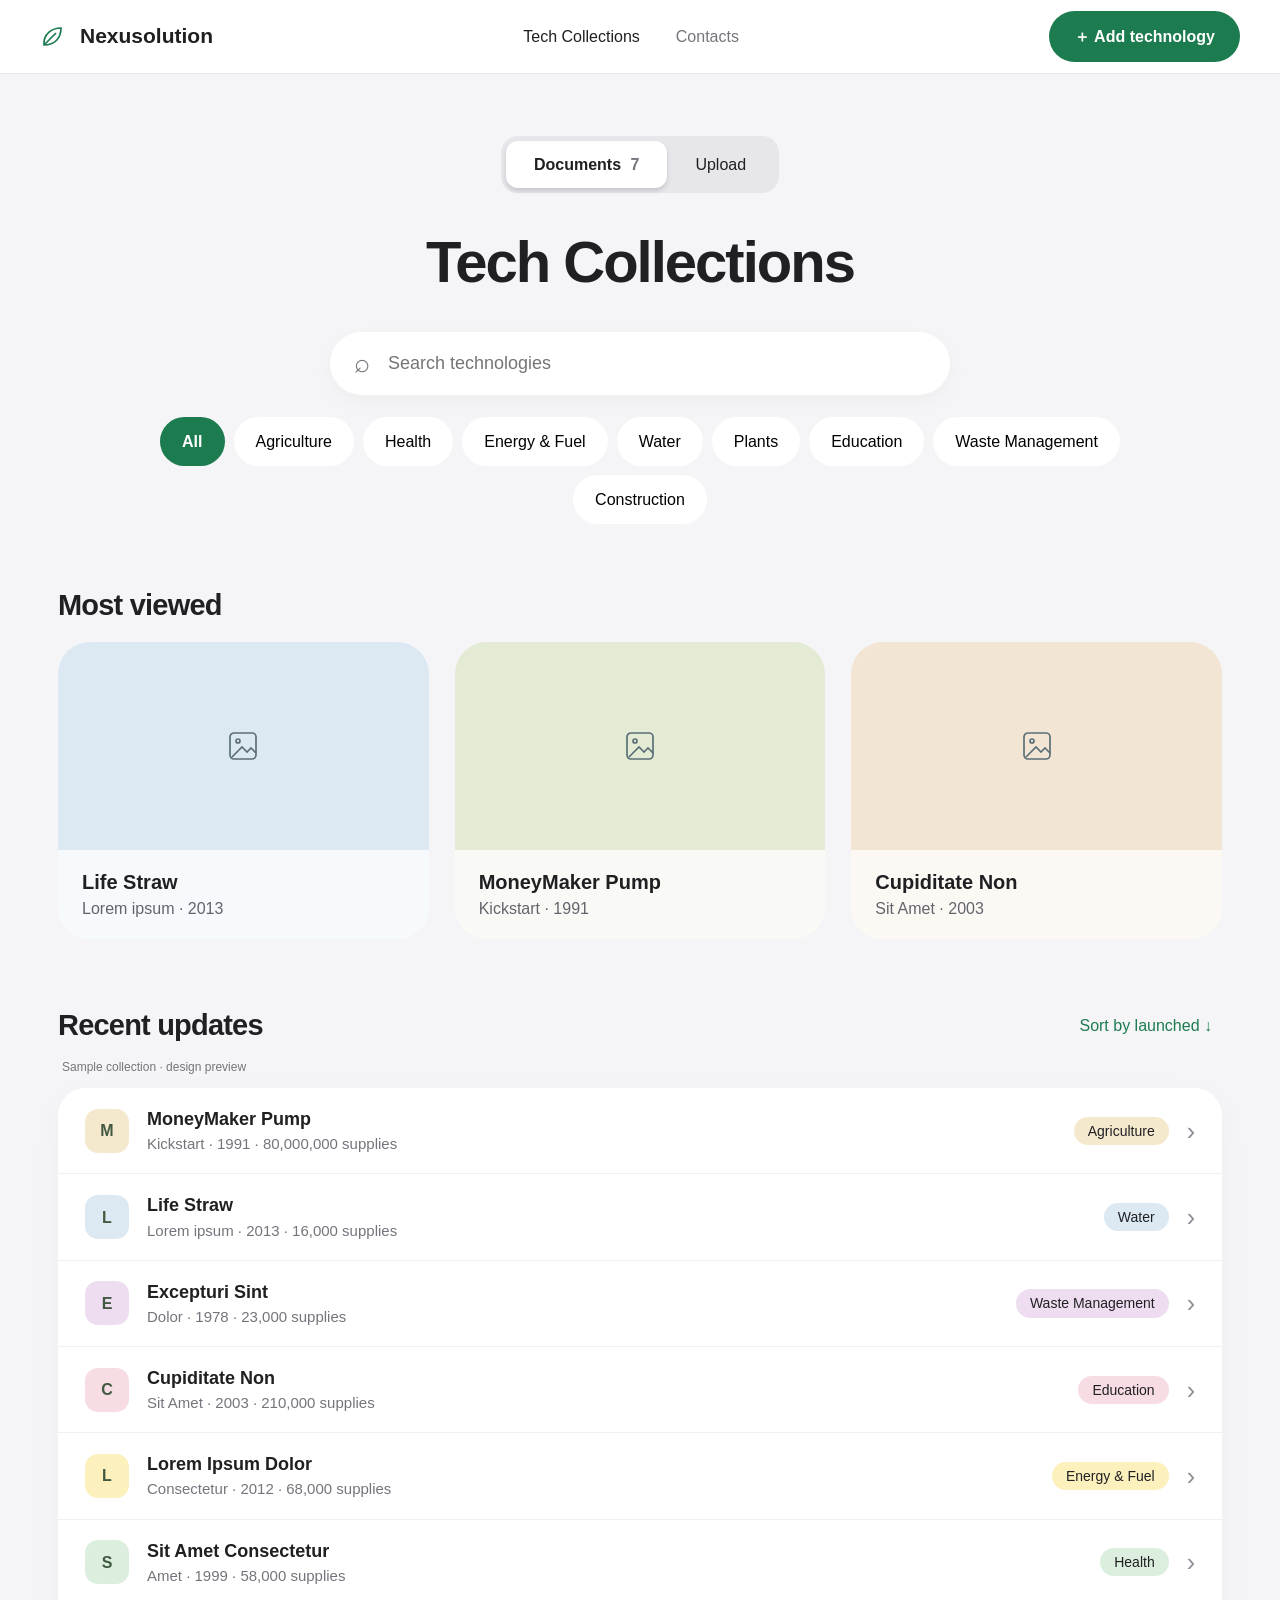
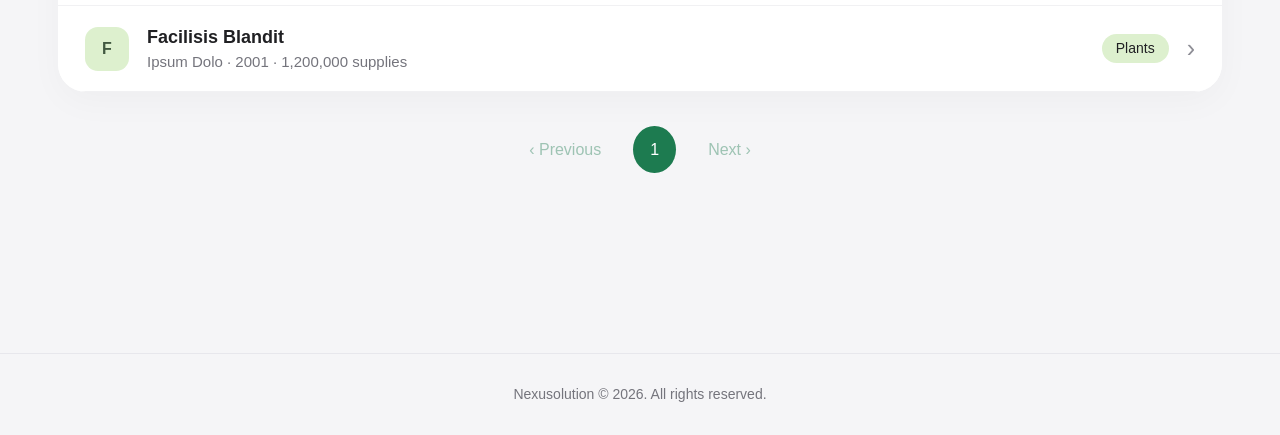
==== collections.html @ e10abfb4 "Add files via upload" ====
<!doctype html><html lang="en"><head><meta charset="utf-8"><meta name="viewport" content="width=device-width, initial-scale=1"><title>Tech Collections | Nexusolution</title><link rel="stylesheet" href="collections.css"></head><body><header class="archive-header"><a class="archive-brand" href="index.html"><svg viewBox="0 0 24 24" aria-hidden="true"><path d="M4 20C3 9 12 3 21 3c0 10-6 17-17 17Zm0 0L16 8"/></svg>Nexusolution</a><nav aria-label="Main navigation"><a href="collections.html" aria-current="page">Tech Collections</a><a href="contact.html">Contacts</a></nav><a class="green add-link" href="upload.html">＋ Add technology</a></header><main class="documents"><div class="tabs" aria-label="Collection views"><a aria-current="page" href="collections.html">Documents <span class="document-count">7</span></a><a href="upload.html">Upload</a></div><h1>Tech Collections</h1><label class="search"><span aria-hidden="true">⌕</span><input id="search" type="search" placeholder="Search technologies" aria-label="Search technologies"></label><div class="filters" id="filters" aria-label="Filter by category"></div><div class="collection-body"><section><h2>Most viewed</h2><div class="featured" id="featured"></div></section><section class="recent"><div class="section-heading"><h2>Recent updates</h2><button id="sort" class="text-button">Sort by launched ↓</button></div><p class="sample-note">Sample collection · design preview</p><div class="records" id="records"></div><p id="empty" hidden>No technologies match your search.</p><nav class="pagination" id="pagination" aria-label="Results pages"></nav></section></div></main><dialog id="detail"><button class="close" aria-label="Close details">×</button><span id="detail-category"></span><h2 id="detail-title"></h2><p id="detail-meta"></p><p id="detail-about"></p></dialog><footer class="archive-footer">Nexusolution © 2026. All rights reserved.</footer><script src="collections.js"></script></body></html>
---- collections.css ----
:root{--g:#1d7b50;--muted:#74747c;--bg:#f5f5f7}*{box-sizing:border-box}body{margin:0;background:var(--bg);color:#202023;font:16px/1.45 Arial,Helvetica,sans-serif}a{color:inherit;text-decoration:none}button,input,textarea{font:inherit}button{cursor:pointer;border:0}button:disabled{opacity:.4;cursor:default}:focus-visible{outline:3px solid #78ad8c;outline-offset:4px}h1,h2,h3,p{margin:0}.archive-header{height:74px;background:#fff;border-bottom:1px solid #e9e9ed;display:flex;align-items:center;justify-content:space-between;padding:0 40px}.archive-brand{display:flex;align-items:center;gap:16px;font-weight:600;font-size:21px}.archive-brand svg{width:24px;fill:none;stroke:var(--g);stroke-width:1.7}.archive-header nav{display:flex;gap:36px}.archive-header nav a:last-child{color:var(--muted)}.green{display:inline-block;background:var(--g);color:white;border-radius:40px;padding:14px 25px;font-weight:600}.tabs{display:flex;width:max-content;margin:62px auto 36px;padding:5px;background:#e6e6eb;border-radius:17px}.tabs a{padding:12px 28px;border-radius:12px}.tabs a[aria-current]{background:white;box-shadow:0 3px 5px #0002;font-weight:600}.tabs span{color:var(--muted);margin-left:5px}h1{text-align:center;font-size:58px;line-height:1.15;letter-spacing:-2px}.search{max-width:620px;margin:36px auto 22px;background:white;border-radius:40px;box-shadow:0 8px 24px #00000008;display:flex;align-items:center;padding:12px 24px;gap:16px}.search span{font-size:27px;color:var(--muted)}.search input{width:100%;border:0;background:transparent;font-size:18px}.filters{display:flex;flex-wrap:wrap;gap:9px;justify-content:center;max-width:1040px;margin:auto}.filters button,.category-picker label{padding:13px 22px;border-radius:30px;background:white;font-size:16px}.filters button[aria-pressed=true]{background:var(--g);color:white;font-weight:600}.collection-body{max-width:1164px;margin:60px auto 0}h2{font-size:29px;letter-spacing:-.8px}.featured{display:grid;grid-template-columns:repeat(3,1fr);gap:26px;margin-top:16px}.feature-card{padding:0;border-radius:32px;overflow:hidden;text-align:left;background:#f8fafb;color:#202023}.feature-picture{height:208px;display:grid;place-items:center;background:var(--pastel)}.feature-picture svg{width:32px;height:32px;fill:none;stroke:#5c6f77;stroke-width:1.7}.feature-info{padding:18px 24px;background:var(--wash)}.feature-info strong{display:block;font-size:20px}.feature-info span{color:#63636c}.recent{margin-top:65px}.section-heading{display:flex;align-items:center;justify-content:space-between}.text-button{background:none;color:var(--g);padding:10px;font-size:16px}.sample-note{font-size:12px;color:var(--muted);margin:12px 4px}.records{border-radius:28px;overflow:hidden;background:white;box-shadow:0 10px 35px #00000008}.record{display:flex;align-items:center;gap:18px;width:100%;padding:18px 27px;border-bottom:1px solid #f1f1f3;background:white;text-align:left;color:#202023}.record:hover{background:#fafbf9}.initial{width:44px;height:44px;display:grid;place-items:center;border-radius:13px;background:var(--pastel);color:#415940;flex-shrink:0;font-weight:600}.record-text{flex:1;min-width:0}.record-text strong{display:block;font-size:18px}.record-text small{color:var(--muted);font-size:15px}.badge{background:var(--pastel);font-size:14px;padding:4px 14px;border-radius:20px}.chevron{color:#8e8e96;font-size:25px}.pagination{display:flex;justify-content:center;gap:15px;margin-top:34px}.pagination button{background:none;padding:12px 17px;border-radius:50%;color:var(--g)}.pagination button[aria-current]{background:var(--g);color:white}.documents{min-height:calc(100vh - 154px);padding-bottom:180px}.archive-footer{border-top:1px solid #e7e7ec;padding:30px;text-align:center;color:var(--muted);font-size:14px}.subtitle{text-align:center;color:var(--muted);font-size:23px;margin:20px 0 58px}.upload-main{padding-bottom:100px}#upload-form{max-width:786px;margin:auto}.dropzone{text-align:center;padding:65px 30px;background:white;border-radius:32px;box-shadow:0 10px 35px #00000008;border:2px solid transparent}.dropzone.dragging{border-color:var(--g);background:#f0faf4}.upload-icon{margin:0 auto 22px;width:80px;height:80px;background:#e7f3eb;color:var(--g);border-radius:50%;display:grid;place-items:center;font-size:42px}.dropzone h2{font-size:26px}.dropzone p{color:var(--muted);font-size:18px;margin-top:6px}.choose{margin-top:26px;padding:14px 27px;border-radius:40px;background:var(--bg);color:var(--g);font-weight:600}#upload-form h3{font-size:14px;letter-spacing:.03em;color:var(--muted);font-weight:600;margin:44px 24px 9px}.detail-fields{background:white;border-radius:24px;overflow:hidden}.detail-fields label{display:flex;align-items:center;gap:20px;padding:20px 24px;border-bottom:1px solid #f0f0f3;font-size:18px}.detail-fields input{margin-left:auto;width:73%;border:0;background:transparent;min-width:0;padding:3px}.category-picker{border:0;margin:0;padding:24px;background:white;border-radius:24px}#category-options{display:flex;flex-wrap:wrap;gap:10px}.category-picker label{background:var(--bg);position:relative;cursor:pointer}.category-picker input{position:absolute;opacity:0}.category-picker label:has(input:checked){background:var(--g);color:white;font-weight:600}.category-picker label:has(input:focus-visible){outline:3px solid #8ab69c}textarea{border:0;background:white;border-radius:24px;padding:24px;width:100%;min-height:196px;resize:vertical;font-size:18px}.form-actions{display:flex;justify-content:space-between;margin-top:44px}.form-actions .green{padding:17px 38px;font-size:18px}.save-note{margin-top:24px;font-size:13px;color:var(--muted)}#upload-status{margin-top:14px;color:var(--g)}#file-list{list-style:none;padding:0;margin:20px 0 0;text-align:left}#file-list li{display:flex;gap:10px;align-items:center;padding:10px;border-top:1px solid #eee;overflow-wrap:anywhere}#file-list span{flex:1}#file-list button{background:#f3f3f5;padding:5px 10px;border-radius:12px}dialog{border:0;border-radius:24px;max-width:600px;width:90%;padding:40px;box-shadow:0 20px 100px #0003}dialog::backdrop{background:#0005}dialog h2{margin:12px 0}dialog p{margin:18px 0;color:var(--muted)}.close{float:right;background:none;font-size:28px}.sr-only{position:absolute;width:1px;height:1px;overflow:hidden;clip-path:inset(50%)}[hidden]{display:none!important}@media(max-width:1200px){.collection-body{margin:55px 5% 0}.filters{padding:0 5%}}@media(max-width:800px){.archive-header{padding:15px 20px;height:auto;gap:20px;flex-wrap:wrap}.archive-brand{font-size:18px}.archive-header nav{gap:20px;font-size:14px}.add-link{font-size:13px;padding:9px 15px}.tabs{margin-top:40px}h1{font-size:42px}.search{margin:28px 5% 20px}.featured{gap:15px}.feature-picture{height:155px}.feature-info{padding:15px}.feature-info strong{font-size:17px}.feature-info span{font-size:13px}#upload-form{margin:0 5%}.subtitle{font-size:19px;padding:0 20px}.detail-fields label{font-size:16px}.detail-fields input{width:62%}}@media(max-width:550px){.archive-header nav{order:3;width:100%;justify-content:center}.featured{grid-template-columns:1fr}.feature-picture{height:190px}.collection-body{margin-top:36px}.filters{gap:7px}.filters button{padding:10px 15px;font-size:14px}.record{padding:15px;gap:12px;flex-wrap:wrap}.record-text strong{font-size:16px}.record-text small{font-size:12px}.badge{margin-left:56px;font-size:12px}.chevron{margin-left:auto}.section-heading{align-items:flex-start;gap:10px}h2{font-size:24px}.text-button{font-size:14px}.dropzone{padding:40px 20px}.dropzone h2{font-size:22px}.dropzone p{font-size:15px}.detail-fields label{display:block}.detail-fields input{display:block;width:100%;margin-top:8px;padding:8px 0}.form-actions .green{font-size:15px;padding:15px 20px}.category-picker{padding:16px}.category-picker label{font-size:14px;padding:11px 16px}.documents{padding-bottom:80px}}
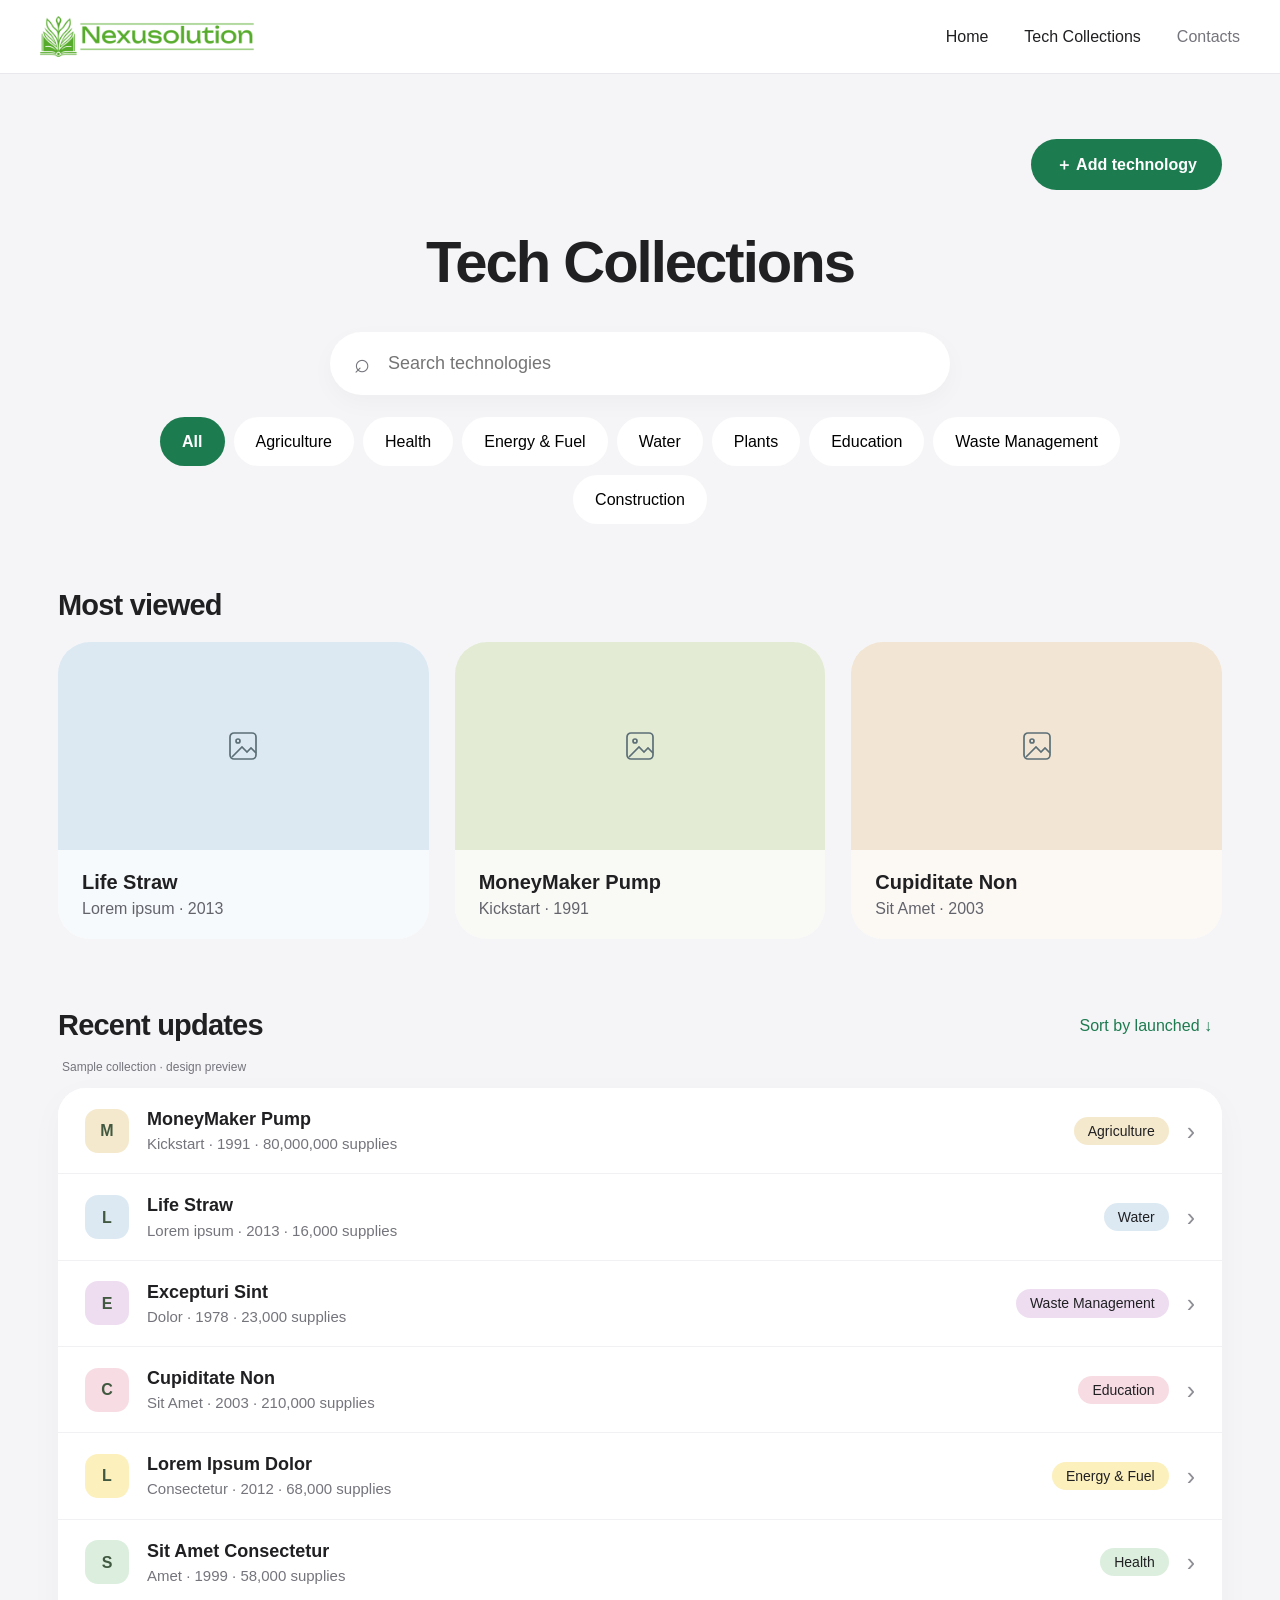
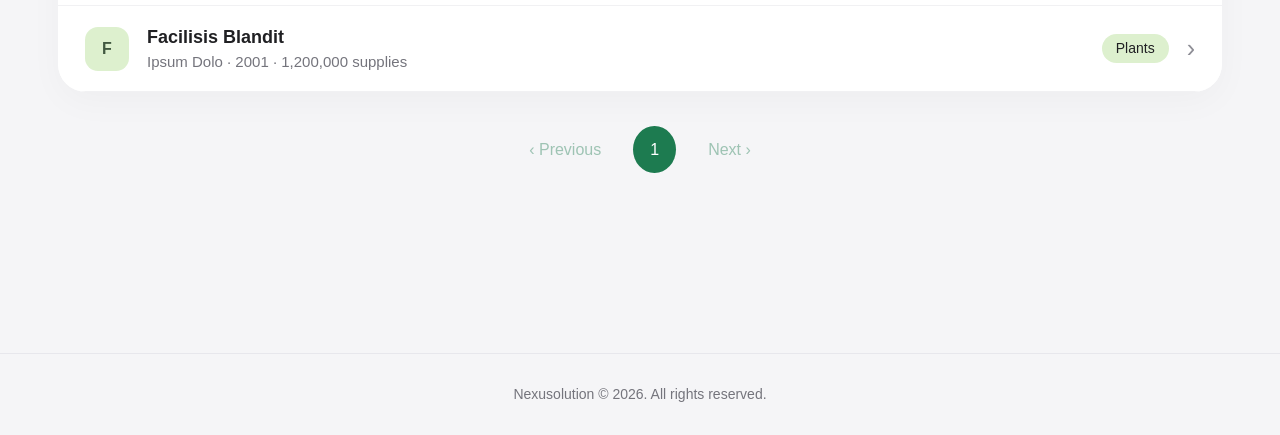
==== commit bfec8011: "Add files via upload" ====
--- a/collections.html
+++ b/collections.html
@@ -1 +1 @@
-<!doctype html><html lang="en"><head><meta charset="utf-8"><meta name="viewport" content="width=device-width, initial-scale=1"><title>Tech Collections | Nexusolution</title><link rel="stylesheet" href="collections.css"></head><body><header class="archive-header"><a class="archive-brand" href="index.html"><svg viewBox="0 0 24 24" aria-hidden="true"><path d="M4 20C3 9 12 3 21 3c0 10-6 17-17 17Zm0 0L16 8"/></svg>Nexusolution</a><nav aria-label="Main navigation"><a href="collections.html" aria-current="page">Tech Collections</a><a href="contact.html">Contacts</a></nav><a class="green add-link" href="upload.html">＋ Add technology</a></header><main class="documents"><div class="tabs" aria-label="Collection views"><a aria-current="page" href="collections.html">Documents <span class="document-count">7</span></a><a href="upload.html">Upload</a></div><h1>Tech Collections</h1><label class="search"><span aria-hidden="true">⌕</span><input id="search" type="search" placeholder="Search technologies" aria-label="Search technologies"></label><div class="filters" id="filters" aria-label="Filter by category"></div><div class="collection-body"><section><h2>Most viewed</h2><div class="featured" id="featured"></div></section><section class="recent"><div class="section-heading"><h2>Recent updates</h2><button id="sort" class="text-button">Sort by launched ↓</button></div><p class="sample-note">Sample collection · design preview</p><div class="records" id="records"></div><p id="empty" hidden>No technologies match your search.</p><nav class="pagination" id="pagination" aria-label="Results pages"></nav></section></div></main><dialog id="detail"><button class="close" aria-label="Close details">×</button><span id="detail-category"></span><h2 id="detail-title"></h2><p id="detail-meta"></p><p id="detail-about"></p></dialog><footer class="archive-footer">Nexusolution © 2026. All rights reserved.</footer><script src="collections.js"></script></body></html>+<!doctype html><html lang="en"><head><meta charset="utf-8"><meta name="viewport" content="width=device-width, initial-scale=1"><title>Tech Collections | Nexusolution</title><link rel="stylesheet" href="collections.css"></head><body class="collections-page"><header class="archive-header"><a class="archive-brand" href="index.html"><img src="[data-uri]" alt="Nexusolution" width="214" height="41"></a><nav aria-label="Main navigation"><a href="index.html">Home</a><a href="collections.html" aria-current="page">Tech Collections</a><a href="contact.html">Contacts</a></nav></header><main class="documents"><div class="collection-toolbar"><a class="green add-link" href="upload.html">＋ Add technology</a></div><h1>Tech Collections</h1><label class="search"><span aria-hidden="true">⌕</span><input id="search" type="search" placeholder="Search technologies" aria-label="Search technologies"></label><div class="filters" id="filters" aria-label="Filter by category"></div><div class="collection-body"><section><h2>Most viewed</h2><div class="featured" id="featured"></div></section><section class="recent"><div class="section-heading"><h2>Recent updates</h2><button id="sort" class="text-button">Sort by launched ↓</button></div><p class="sample-note">Sample collection · design preview</p><div class="records" id="records"></div><p id="empty" hidden>No technologies match your search.</p><nav class="pagination" id="pagination" aria-label="Results pages"></nav></section></div></main><dialog id="detail"><button class="close" aria-label="Close details">×</button><span id="detail-category"></span><h2 id="detail-title"></h2><p id="detail-meta"></p><p id="detail-about"></p></dialog><footer class="archive-footer">Nexusolution © 2026. All rights reserved.</footer><script src="collections.js"></script></body></html>
--- a/collections.css
+++ b/collections.css
@@ -1 +1,12 @@
 :root{--g:#1d7b50;--muted:#74747c;--bg:#f5f5f7}*{box-sizing:border-box}body{margin:0;background:var(--bg);color:#202023;font:16px/1.45 Arial,Helvetica,sans-serif}a{color:inherit;text-decoration:none}button,input,textarea{font:inherit}button{cursor:pointer;border:0}button:disabled{opacity:.4;cursor:default}:focus-visible{outline:3px solid #78ad8c;outline-offset:4px}h1,h2,h3,p{margin:0}.archive-header{height:74px;background:#fff;border-bottom:1px solid #e9e9ed;display:flex;align-items:center;justify-content:space-between;padding:0 40px}.archive-brand{display:flex;align-items:center;gap:16px;font-weight:600;font-size:21px}.archive-brand svg{width:24px;fill:none;stroke:var(--g);stroke-width:1.7}.archive-header nav{display:flex;gap:36px}.archive-header nav a:last-child{color:var(--muted)}.green{display:inline-block;background:var(--g);color:white;border-radius:40px;padding:14px 25px;font-weight:600}.tabs{display:flex;width:max-content;margin:62px auto 36px;padding:5px;background:#e6e6eb;border-radius:17px}.tabs a{padding:12px 28px;border-radius:12px}.tabs a[aria-current]{background:white;box-shadow:0 3px 5px #0002;font-weight:600}.tabs span{color:var(--muted);margin-left:5px}h1{text-align:center;font-size:58px;line-height:1.15;letter-spacing:-2px}.search{max-width:620px;margin:36px auto 22px;background:white;border-radius:40px;box-shadow:0 8px 24px #00000008;display:flex;align-items:center;padding:12px 24px;gap:16px}.search span{font-size:27px;color:var(--muted)}.search input{width:100%;border:0;background:transparent;font-size:18px}.filters{display:flex;flex-wrap:wrap;gap:9px;justify-content:center;max-width:1040px;margin:auto}.filters button,.category-picker label{padding:13px 22px;border-radius:30px;background:white;font-size:16px}.filters button[aria-pressed=true]{background:var(--g);color:white;font-weight:600}.collection-body{max-width:1164px;margin:60px auto 0}h2{font-size:29px;letter-spacing:-.8px}.featured{display:grid;grid-template-columns:repeat(3,1fr);gap:26px;margin-top:16px}.feature-card{padding:0;border-radius:32px;overflow:hidden;text-align:left;background:#f8fafb;color:#202023}.feature-picture{height:208px;display:grid;place-items:center;background:var(--pastel)}.feature-picture svg{width:32px;height:32px;fill:none;stroke:#5c6f77;stroke-width:1.7}.feature-info{padding:18px 24px;background:var(--wash)}.feature-info strong{display:block;font-size:20px}.feature-info span{color:#63636c}.recent{margin-top:65px}.section-heading{display:flex;align-items:center;justify-content:space-between}.text-button{background:none;color:var(--g);padding:10px;font-size:16px}.sample-note{font-size:12px;color:var(--muted);margin:12px 4px}.records{border-radius:28px;overflow:hidden;background:white;box-shadow:0 10px 35px #00000008}.record{display:flex;align-items:center;gap:18px;width:100%;padding:18px 27px;border-bottom:1px solid #f1f1f3;background:white;text-align:left;color:#202023}.record:hover{background:#fafbf9}.initial{width:44px;height:44px;display:grid;place-items:center;border-radius:13px;background:var(--pastel);color:#415940;flex-shrink:0;font-weight:600}.record-text{flex:1;min-width:0}.record-text strong{display:block;font-size:18px}.record-text small{color:var(--muted);font-size:15px}.badge{background:var(--pastel);font-size:14px;padding:4px 14px;border-radius:20px}.chevron{color:#8e8e96;font-size:25px}.pagination{display:flex;justify-content:center;gap:15px;margin-top:34px}.pagination button{background:none;padding:12px 17px;border-radius:50%;color:var(--g)}.pagination button[aria-current]{background:var(--g);color:white}.documents{min-height:calc(100vh - 154px);padding-bottom:180px}.archive-footer{border-top:1px solid #e7e7ec;padding:30px;text-align:center;color:var(--muted);font-size:14px}.subtitle{text-align:center;color:var(--muted);font-size:23px;margin:20px 0 58px}.upload-main{padding-bottom:100px}#upload-form{max-width:786px;margin:auto}.dropzone{text-align:center;padding:65px 30px;background:white;border-radius:32px;box-shadow:0 10px 35px #00000008;border:2px solid transparent}.dropzone.dragging{border-color:var(--g);background:#f0faf4}.upload-icon{margin:0 auto 22px;width:80px;height:80px;background:#e7f3eb;color:var(--g);border-radius:50%;display:grid;place-items:center;font-size:42px}.dropzone h2{font-size:26px}.dropzone p{color:var(--muted);font-size:18px;margin-top:6px}.choose{margin-top:26px;padding:14px 27px;border-radius:40px;background:var(--bg);color:var(--g);font-weight:600}#upload-form h3{font-size:14px;letter-spacing:.03em;color:var(--muted);font-weight:600;margin:44px 24px 9px}.detail-fields{background:white;border-radius:24px;overflow:hidden}.detail-fields label{display:flex;align-items:center;gap:20px;padding:20px 24px;border-bottom:1px solid #f0f0f3;font-size:18px}.detail-fields input{margin-left:auto;width:73%;border:0;background:transparent;min-width:0;padding:3px}.category-picker{border:0;margin:0;padding:24px;background:white;border-radius:24px}#category-options{display:flex;flex-wrap:wrap;gap:10px}.category-picker label{background:var(--bg);position:relative;cursor:pointer}.category-picker input{position:absolute;opacity:0}.category-picker label:has(input:checked){background:var(--g);color:white;font-weight:600}.category-picker label:has(input:focus-visible){outline:3px solid #8ab69c}textarea{border:0;background:white;border-radius:24px;padding:24px;width:100%;min-height:196px;resize:vertical;font-size:18px}.form-actions{display:flex;justify-content:space-between;margin-top:44px}.form-actions .green{padding:17px 38px;font-size:18px}.save-note{margin-top:24px;font-size:13px;color:var(--muted)}#upload-status{margin-top:14px;color:var(--g)}#file-list{list-style:none;padding:0;margin:20px 0 0;text-align:left}#file-list li{display:flex;gap:10px;align-items:center;padding:10px;border-top:1px solid #eee;overflow-wrap:anywhere}#file-list span{flex:1}#file-list button{background:#f3f3f5;padding:5px 10px;border-radius:12px}dialog{border:0;border-radius:24px;max-width:600px;width:90%;padding:40px;box-shadow:0 20px 100px #0003}dialog::backdrop{background:#0005}dialog h2{margin:12px 0}dialog p{margin:18px 0;color:var(--muted)}.close{float:right;background:none;font-size:28px}.sr-only{position:absolute;width:1px;height:1px;overflow:hidden;clip-path:inset(50%)}[hidden]{display:none!important}@media(max-width:1200px){.collection-body{margin:55px 5% 0}.filters{padding:0 5%}}@media(max-width:800px){.archive-header{padding:15px 20px;height:auto;gap:20px;flex-wrap:wrap}.archive-brand{font-size:18px}.archive-header nav{gap:20px;font-size:14px}.add-link{font-size:13px;padding:9px 15px}.tabs{margin-top:40px}h1{font-size:42px}.search{margin:28px 5% 20px}.featured{gap:15px}.feature-picture{height:155px}.feature-info{padding:15px}.feature-info strong{font-size:17px}.feature-info span{font-size:13px}#upload-form{margin:0 5%}.subtitle{font-size:19px;padding:0 20px}.detail-fields label{font-size:16px}.detail-fields input{width:62%}}@media(max-width:550px){.archive-header nav{order:3;width:100%;justify-content:center}.featured{grid-template-columns:1fr}.feature-picture{height:190px}.collection-body{margin-top:36px}.filters{gap:7px}.filters button{padding:10px 15px;font-size:14px}.record{padding:15px;gap:12px;flex-wrap:wrap}.record-text strong{font-size:16px}.record-text small{font-size:12px}.badge{margin-left:56px;font-size:12px}.chevron{margin-left:auto}.section-heading{align-items:flex-start;gap:10px}h2{font-size:24px}.text-button{font-size:14px}.dropzone{padding:40px 20px}.dropzone h2{font-size:22px}.dropzone p{font-size:15px}.detail-fields label{display:block}.detail-fields input{display:block;width:100%;margin-top:8px;padding:8px 0}.form-actions .green{font-size:15px;padding:15px 20px}.category-picker{padding:16px}.category-picker label{font-size:14px;padding:11px 16px}.documents{padding-bottom:80px}}
+
+/* Archive navigation: retain former tab spacing, relocate creation action. */
+.collections-page .archive-header nav{margin-left:auto;justify-content:flex-end}
+.collection-toolbar{max-width:1164px;margin:62px auto 36px;height:57.2px;display:flex;align-items:center;justify-content:flex-end}
+@media(max-width:1200px){.collection-toolbar{margin-left:5%;margin-right:5%}}
+@media(max-width:800px){.collection-toolbar{margin-top:40px}.collections-page .archive-header nav{margin-left:auto}}
+@media(max-width:550px){.collections-page .archive-header nav{justify-content:flex-end}.collection-toolbar{height:57.2px}}
+
+.collections-page .archive-brand img{display:block;width:214px;height:auto}@media(max-width:600px){.collections-page .archive-brand img{width:180px}}
+
+@media(prefers-reduced-motion:no-preference){.reveal-pending{opacity:0;transform:translateY(18px);transition:opacity .65s ease,transform .65s cubic-bezier(.2,.65,.3,1)}.reveal-pending.reveal-visible{opacity:1;transform:translateY(0)}}
